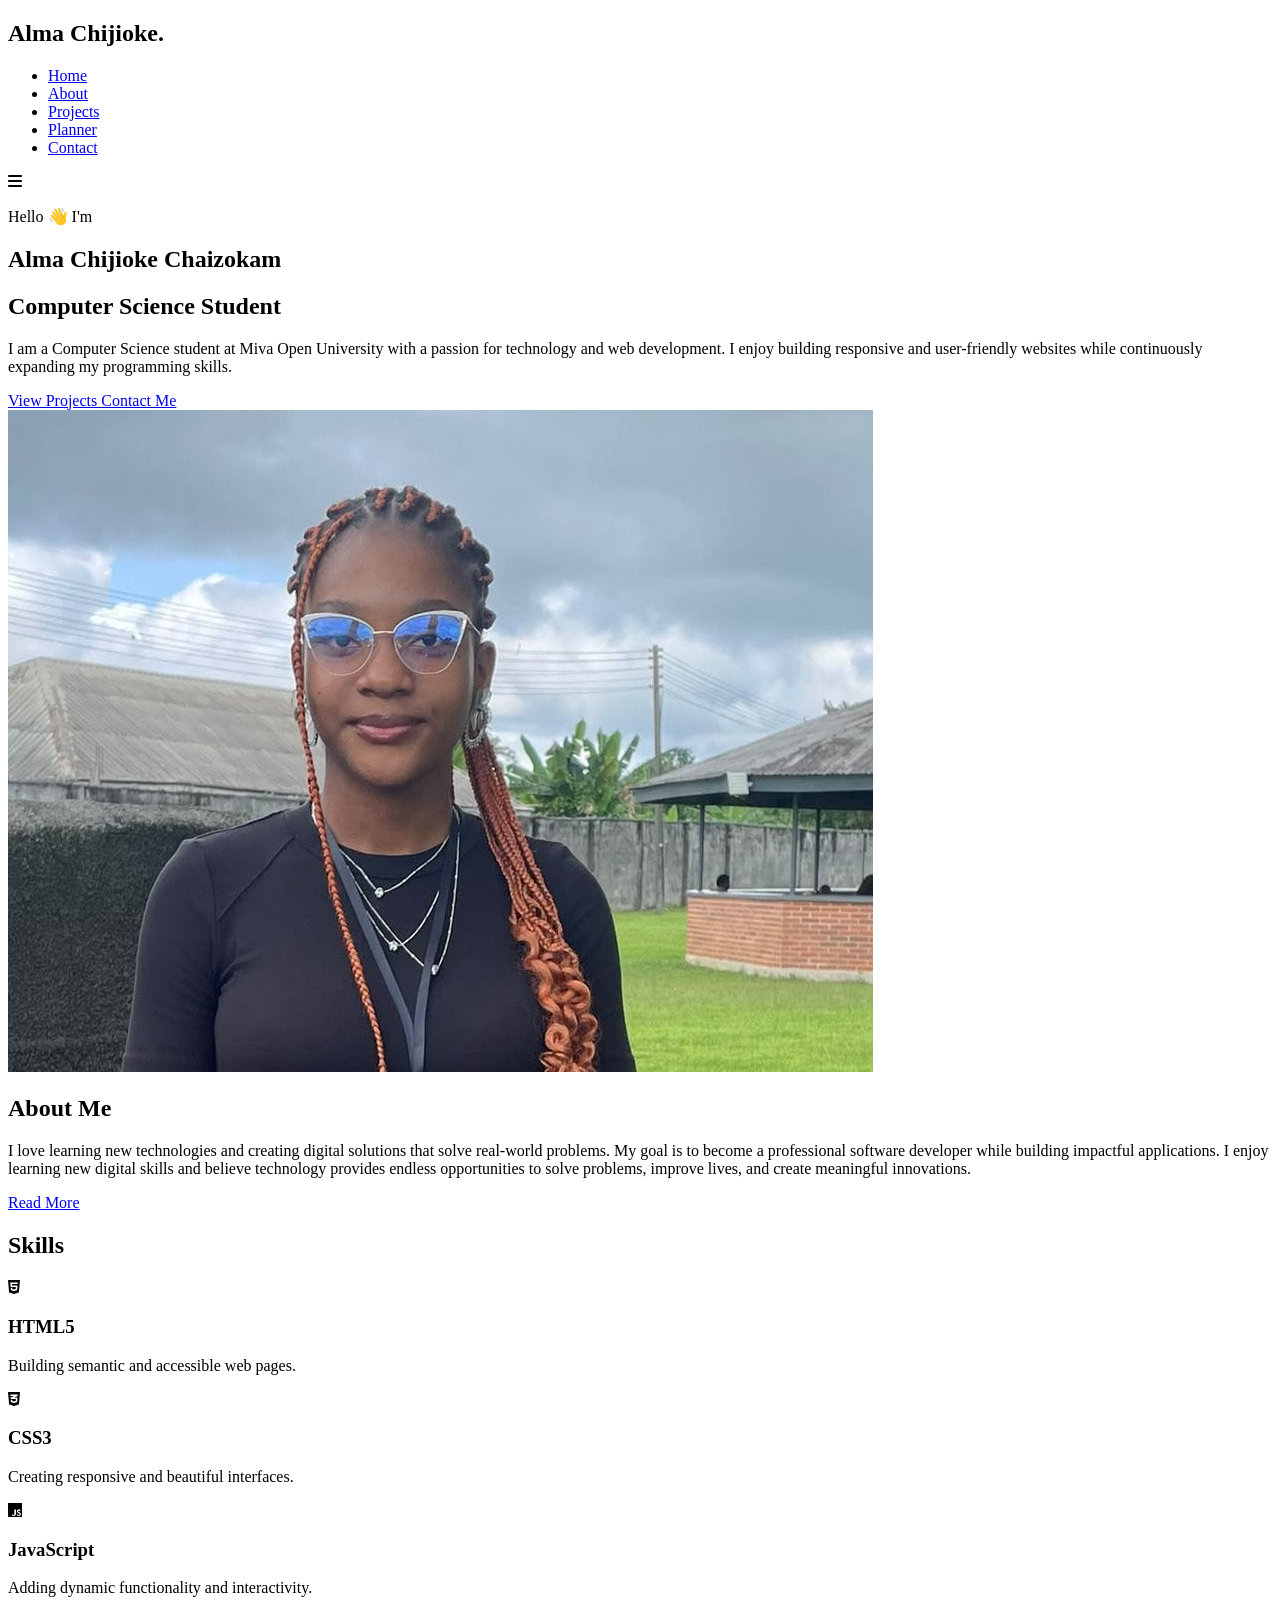
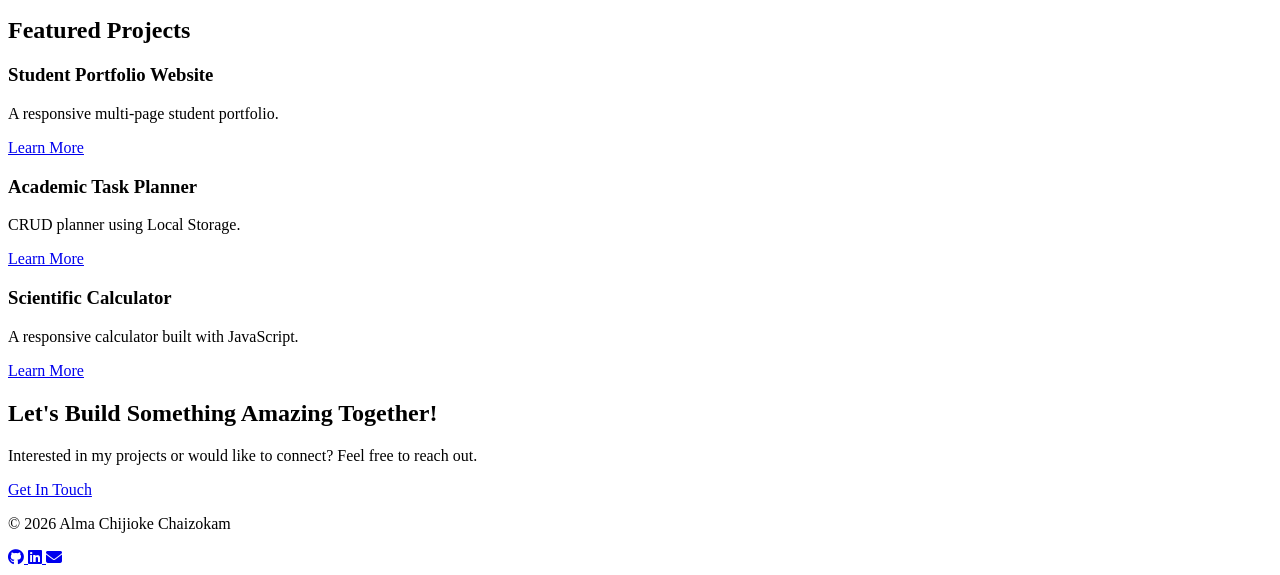
==== Alma Chijioke portfolio/index.html @ 5fd7b019 "Add files via upload" ====
<!DOCTYPE html>
<html lang="en">
<head>
    <!-- Basic Meta Tags -->
    <meta charset="UTF-8">
    <meta name="viewport" content="width=device-width, initial-scale=1.0">
    <meta name="description" content="Portfolio website of Alma Chijioke Chaizokam">

    <title>Alma Chijioke | Student Portfolio</title>

    <!-- Google Font -->
    <link rel="preconnect" href="https://fonts.googleapis.com">
    <link rel="preconnect" href="https://fonts.gstatic.com" crossorigin>

    <link href="https://fonts.googleapis.com/css2?family=Poppins:wght@300;400;500;600;700;800&display=swap" rel="stylesheet">

    <!-- Font Awesome -->
    <link rel="stylesheet"
    href="https://cdnjs.cloudflare.com/ajax/libs/font-awesome/6.7.2/css/all.min.css">

    <!-- CSS -->
    <link rel="stylesheet" href="../New folder (2)/pages/app.css">
</head>

<body>

<!-- ================= NAVIGATION ================= -->

<header>

<nav class="navbar">

<div class="logo">
<h2>Alma Chijioke<span>.</span></h2>
</div>

<ul class="nav-links">

<li><a href="#home">Home</a></li>

<li><a href="pages/../pages/about-me.html">About</a></li>

<li><a href="pages/../pages/projects-page.html">Projects</a></li>

<li><a href="pages/../pages/planner.html">Planner</a></li>

<li><a href="pages/../pages/contact.html">Contact</a></li>

</ul>

<div class="menu-btn">

<i class="fa-solid fa-bars"></i>

</div>

</nav>

</header>

<!-- ================= HERO ================= -->

<section class="hero" id="home">

<div class="hero-text">

<p class="welcome">Hello 👋 I'm</p>

<h1>Alma Chijioke Chaizokam</h1>

<h2>Computer Science Student</h2>

<p>

I am a Computer Science student at Miva Open University with a passion for technology and web development. I enjoy building responsive and user-friendly websites while continuously expanding my programming skills.

</p>

<div class="hero-buttons">

<a href="pages/projects-page.html" class="btn-primary">
View Projects
</a>

<a href="pages/contact.html" class="btn-secondary">
Contact Me
</a>

</div>

</div>

<div class="hero-image">

<img src="Avartar.jpeg" alt="Alma Chijioke">

</div>

</section>

<!-- ================= ABOUT ================= -->

<section class="about-preview">

<h2>About Me</h2>

<p>

I love learning new technologies and creating digital solutions that solve real-world problems. My goal is to become a professional software developer while building impactful applications.
I enjoy learning new digital skills and believe technology provides endless opportunities to solve problems, improve lives, and create meaningful innovations.

</p>

<a href="pages/about-me.html" class="btn-primary">

Read More

</a>

</section>

<!-- ================= SKILLS ================= -->

<section class="skills">

<h2>Skills</h2>

<div class="skills-grid">

<div class="skill-card">

<i class="fa-brands fa-html5"></i>

<h3>HTML5</h3>

<p>Building semantic and accessible web pages.</p>

</div>

<div class="skill-card">

<i class="fa-brands fa-css3-alt"></i>

<h3>CSS3</h3>

<p>Creating responsive and beautiful interfaces.</p>

</div>

<div class="skill-card">

<i class="fa-brands fa-js"></i>

<h3>JavaScript</h3>

<p>Adding dynamic functionality and interactivity.</p>

</div>

</div>

</section>

<!-- ================= FEATURED PROJECTS ================= -->

<section class="projects">

<h2>Featured Projects</h2>

<div class="project-grid">

<div class="project-card">

<h3>Student Portfolio Website</h3>

<p>A responsive multi-page student portfolio.</p>

<a href="pages/projects-page.html">

Learn More

</a>

</div>

<div class="project-card">

<h3>Academic Task Planner</h3>

<p>CRUD planner using Local Storage.</p>

<a href="pages/projects-page.html">

Learn More

</a>

</div>

<div class="project-card">

<h3>Scientific Calculator</h3>

<p>A responsive calculator built with JavaScript.</p>

<a href="pages/projects-page.html">

Learn More

</a>

</div>

</div>

</section>


<!-- ================= CALL TO ACTION ================= -->

<section class="cta">

<h2>Let's Build Something Amazing Together!</h2>

<p>

Interested in my projects or would like to connect? Feel free to reach out.

</p>

<a href="pages/contact.html" class="btn-primary">

Get In Touch

</a>

</section>

<!-- ================= FOOTER ================= -->

<footer>

<p>

© 2026 Alma Chijioke Chaizokam

</p>

<div class="socials">

<a href="https://github.com/almachijioke899-ctrl">

<i class="fa-brands fa-github"></i>

</a>

<a href="#">

<i class="fa-brands fa-linkedin"></i>

</a>

<a href="#">

<i class="fa-solid fa-envelope"></i>

</a>

</div>

</footer>

<script src="app.js"></script>

</body>
</html>
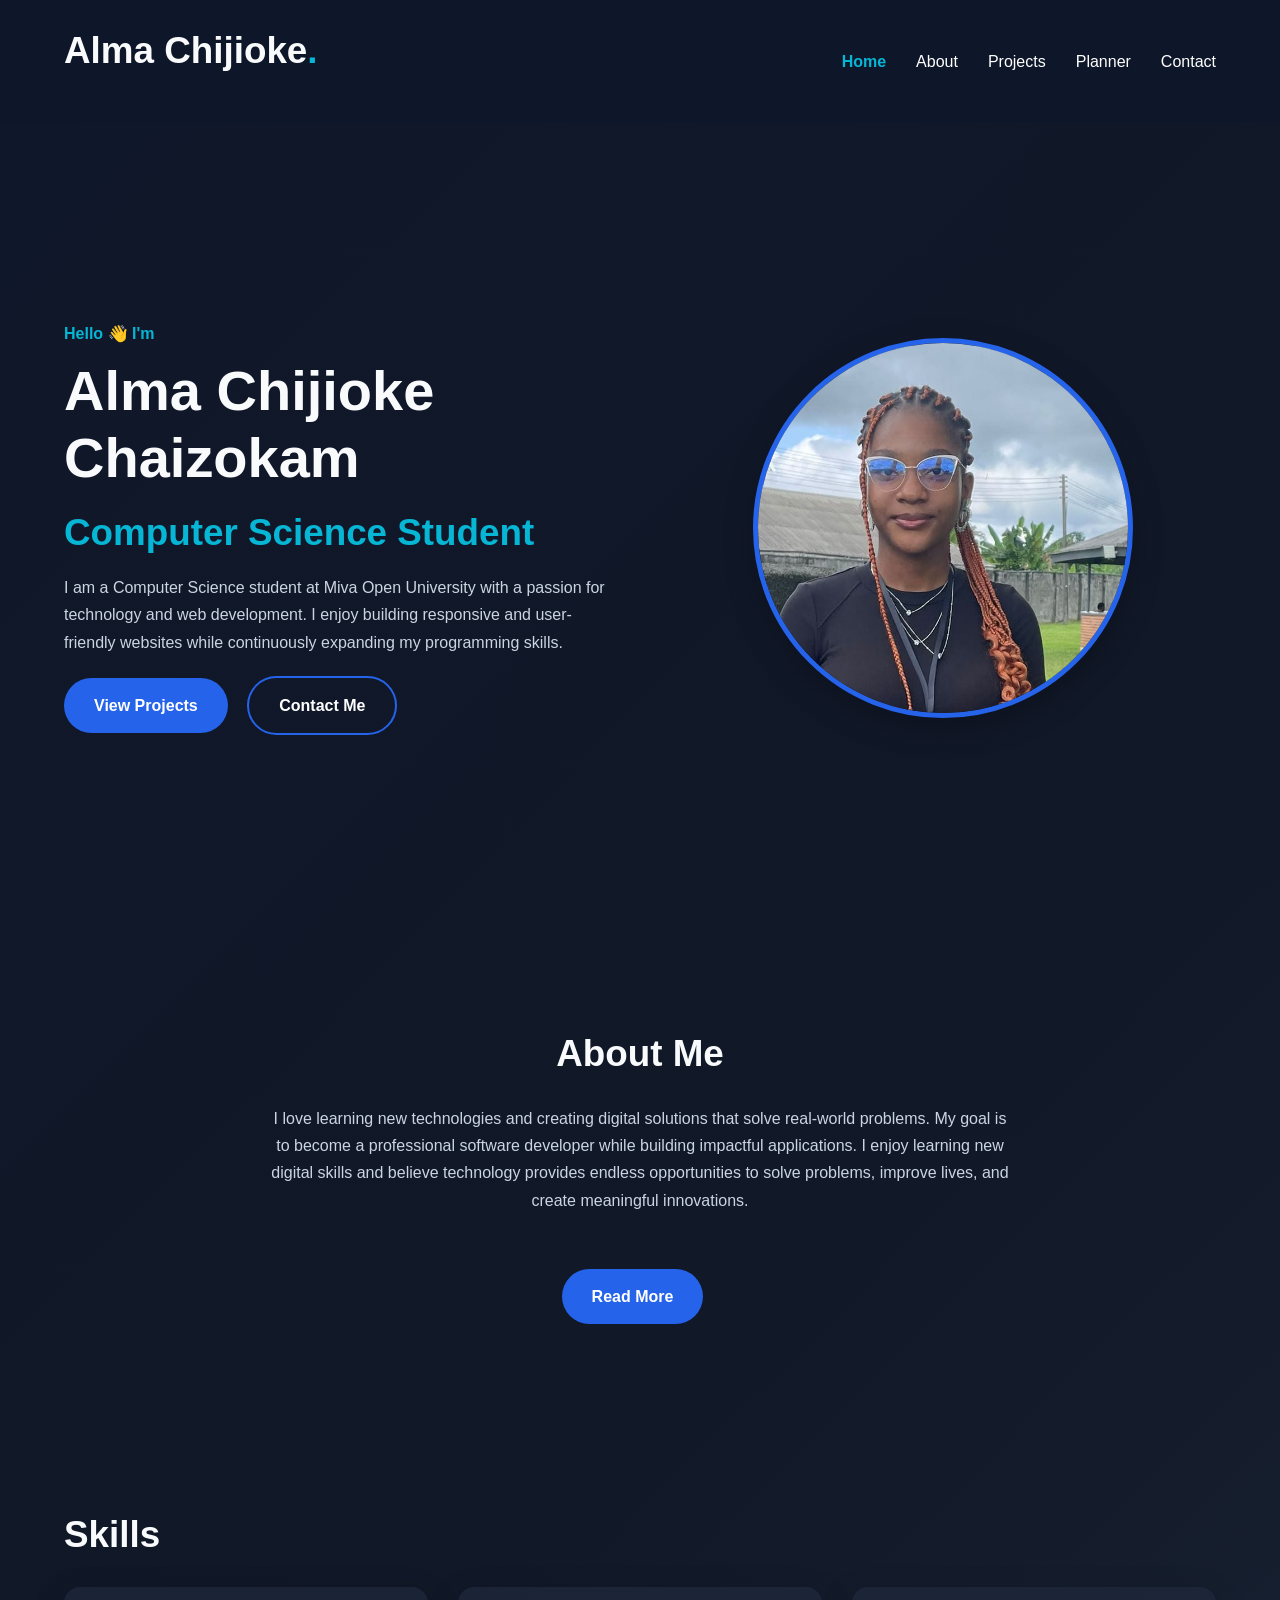
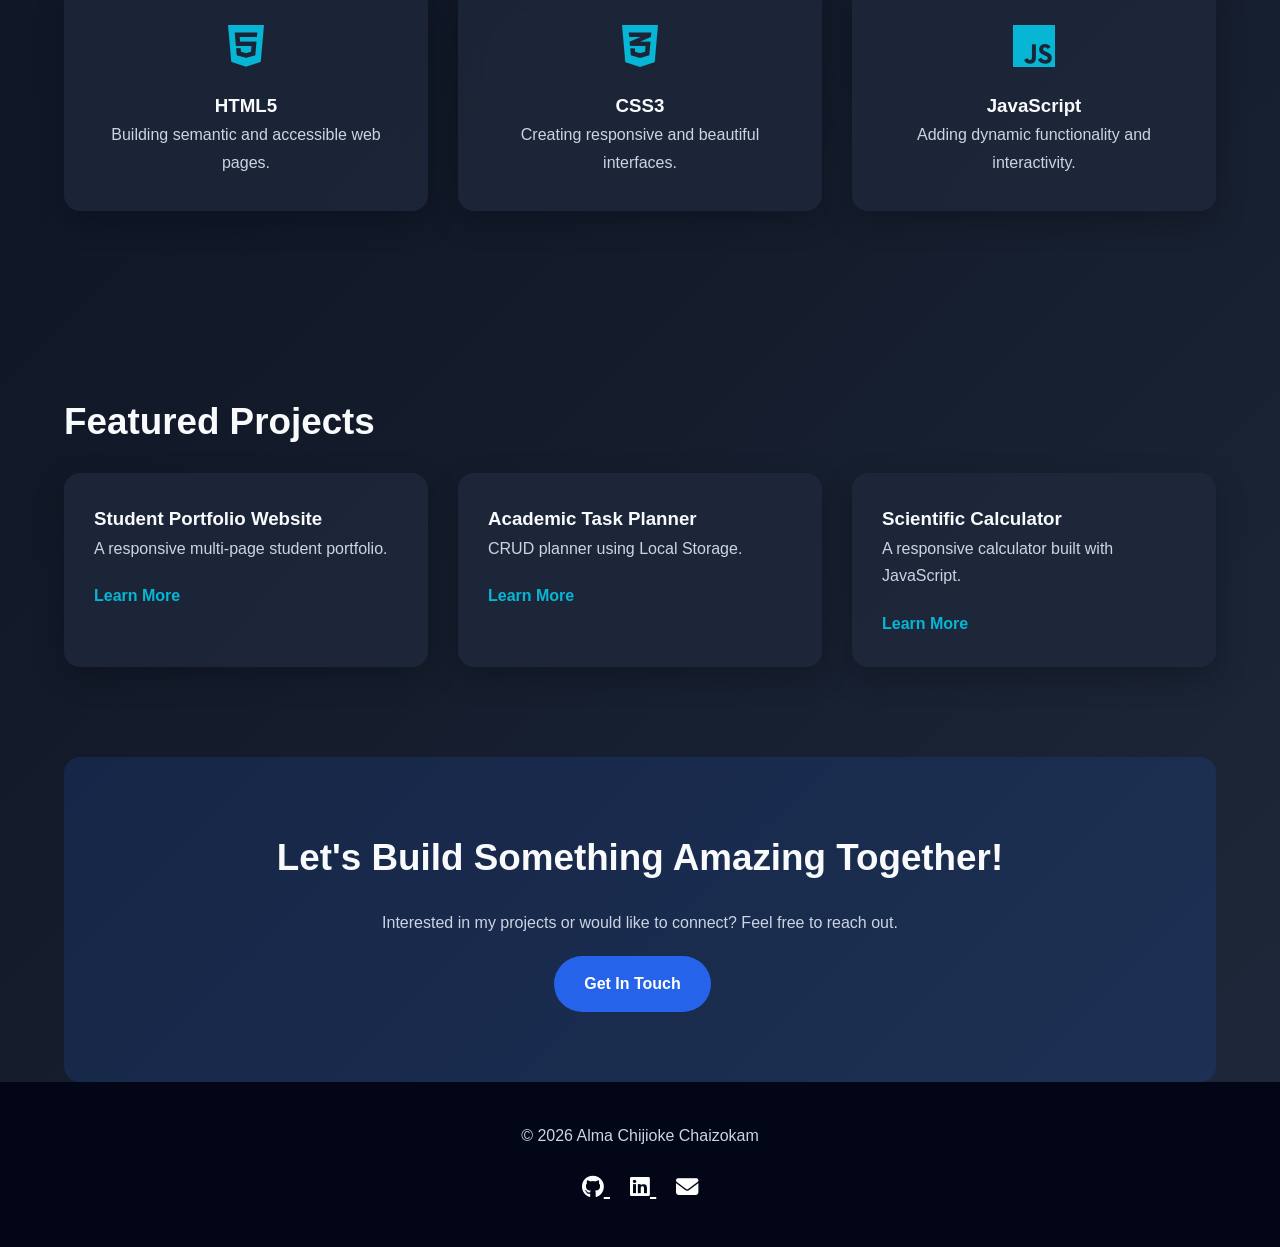
==== commit 8c67ff6a: "Fix HTML encoding issues in index.html" ====
--- a/Alma Chijioke portfolio/index.html
+++ b/Alma Chijioke portfolio/index.html
@@ -19,7 +19,7 @@
     href="https://cdnjs.cloudflare.com/ajax/libs/font-awesome/6.7.2/css/all.min.css">
 
     <!-- CSS -->
-    <link rel="stylesheet" href="../New folder (2)/pages/app.css">
+    <link rel="stylesheet" href="pages/app.css">
 </head>
 
 <body>
@@ -273,4 +273,4 @@
 <script src="app.js"></script>
 
 </body>
-</html>+</html>
--- a/Alma Chijioke portfolio/pages/app.css
+++ b/Alma Chijioke portfolio/pages/app.css
@@ -0,0 +1,629 @@
+/* ===============================
+   GOOGLE FONT & RESET
+================================= */
+
+* {
+    margin: 0;
+    padding: 0;
+    box-sizing: border-box;
+}
+
+:root {
+
+    --primary: #2563EB;
+    --secondary: #7C3AED;
+    --accent: #06B6D4;
+
+    --background: #0F172A;
+    --card: rgba(30, 41, 59, 0.8);
+
+    --white: #F8FAFC;
+    --gray: #CBD5E1;
+
+    --shadow: 0 10px 30px rgba(0,0,0,.25);
+
+    --radius: 16px;
+
+    --transition: .35s ease;
+}
+
+html{
+    scroll-behavior:smooth;
+}
+
+body{
+
+    font-family:'Poppins',sans-serif;
+
+    background:linear-gradient(
+        135deg,
+        #0F172A,
+        #111827,
+        #1E293B
+    );
+
+    color:var(--white);
+
+    line-height:1.7;
+
+}
+
+/* ===============================
+   GENERAL
+================================= */
+
+section{
+
+    width:90%;
+    max-width:1200px;
+
+    margin:auto;
+
+    padding:90px 0;
+
+}
+
+h1{
+
+    font-size:3.5rem;
+
+    line-height:1.2;
+
+}
+
+h2{
+
+    font-size:2.3rem;
+
+    margin-bottom:20px;
+
+}
+
+p{
+
+    color:var(--gray);
+
+}
+
+img{
+
+    width:100%;
+
+    display:block;
+
+}
+
+/* ===============================
+   BUTTONS
+================================= */
+
+.btn-primary,
+.btn-secondary{
+
+display:inline-block;
+
+padding:14px 30px;
+
+border-radius:50px;
+
+text-decoration:none;
+
+font-weight:600;
+
+transition:var(--transition);
+
+margin-right:15px;
+
+margin-top:20px;
+
+}
+
+.btn-primary{
+
+background:var(--primary);
+
+color:white;
+
+}
+
+.btn-primary:hover{
+
+background:#1d4ed8;
+
+transform:translateY(-3px);
+
+}
+
+.btn-secondary{
+
+border:2px solid var(--primary);
+
+color:white;
+
+}
+
+.btn-secondary:hover{
+
+background:var(--primary);
+
+}
+
+/* ===============================
+   NAVIGATION
+================================= */
+
+header{
+
+position:sticky;
+
+top:0;
+
+z-index:1000;
+
+background:rgba(15,23,42,.9);
+
+backdrop-filter:blur(15px);
+
+}
+
+.navbar{
+
+width:90%;
+
+max-width:1200px;
+
+margin:auto;
+
+display:flex;
+
+justify-content:space-between;
+
+align-items:center;
+
+padding:20px 0;
+
+}
+
+.logo span{
+
+color:var(--accent);
+
+}
+
+.nav-links{
+
+display:flex;
+
+list-style:none;
+
+gap:30px;
+
+}
+
+.nav-links a{
+
+text-decoration:none;
+
+color:white;
+
+transition:.3s;
+
+}
+
+.nav-links a:hover{
+
+color:var(--accent);
+
+}
+
+.menu-btn{
+
+display:none;
+
+font-size:1.5rem;
+
+cursor:pointer;
+
+}
+
+/* ===============================
+   HERO
+================================= */
+
+.hero{
+
+display:grid;
+
+grid-template-columns:1fr 1fr;
+
+align-items:center;
+
+gap:60px;
+
+min-height:90vh;
+
+}
+
+.welcome{
+
+color:var(--accent);
+
+font-weight:600;
+
+margin-bottom:10px;
+
+}
+
+.hero h2{
+
+color:var(--accent);
+
+margin:10px 0;
+
+}
+
+.hero-image{
+
+display:flex;
+
+justify-content:center;
+
+}
+
+.hero-image img{
+
+width:380px;
+
+height:380px;
+
+object-fit:cover;
+
+border-radius:50%;
+
+border:5px solid var(--primary);
+
+box-shadow:var(--shadow);
+
+}
+
+/* ===============================
+   ABOUT PREVIEW
+================================= */
+
+.about-preview{
+
+text-align:center;
+
+}
+
+.about-preview p{
+
+max-width:750px;
+
+margin:auto;
+
+margin-bottom:35px;
+
+}
+
+/* ===============================
+   SKILLS
+================================= */
+
+.skills-grid{
+
+display:grid;
+
+grid-template-columns:repeat(auto-fit,minmax(250px,1fr));
+
+gap:30px;
+
+}
+
+.skill-card{
+
+background:var(--card);
+
+padding:35px;
+
+border-radius:var(--radius);
+
+text-align:center;
+
+backdrop-filter:blur(12px);
+
+box-shadow:var(--shadow);
+
+transition:var(--transition);
+
+}
+
+.skill-card:hover{
+
+transform:translateY(-10px);
+
+}
+
+.skill-card i{
+
+font-size:3rem;
+
+margin-bottom:20px;
+
+color:var(--accent);
+
+}
+
+/* ===============================
+   PROJECTS
+================================= */
+
+.project-grid{
+
+display:grid;
+
+grid-template-columns:repeat(auto-fit,minmax(300px,1fr));
+
+gap:30px;
+
+}
+
+.project-card{
+
+background:var(--card);
+
+padding:30px;
+
+border-radius:var(--radius);
+
+box-shadow:var(--shadow);
+
+transition:var(--transition);
+
+}
+
+.project-card:hover{
+
+transform:translateY(-10px);
+
+}
+
+.project-card a{
+
+display:inline-block;
+
+margin-top:20px;
+
+color:var(--accent);
+
+text-decoration:none;
+
+font-weight:600;
+
+}
+
+/* ===============================
+   VIDEO
+================================= */
+
+.video{
+
+text-align:center;
+
+}
+
+.video-container{
+
+position:relative;
+
+padding-bottom:56.25%;
+
+height:0;
+
+overflow:hidden;
+
+border-radius:var(--radius);
+
+box-shadow:var(--shadow);
+
+}
+
+.video-container iframe{
+
+position:absolute;
+
+top:0;
+
+left:0;
+
+width:100%;
+
+height:100%;
+
+border:none;
+
+}
+
+/* ===============================
+   CTA
+================================= */
+
+.cta{
+
+text-align:center;
+
+background:rgba(37,99,235,.15);
+
+border-radius:var(--radius);
+
+padding:70px 40px;
+
+}
+
+/* ===============================
+   FOOTER
+================================= */
+
+footer{
+
+text-align:center;
+
+padding:40px 20px;
+
+background:#020617;
+
+}
+
+.socials{
+
+margin-top:20px;
+
+}
+
+.socials a{
+
+font-size:1.4rem;
+
+margin:0 10px;
+
+color:white;
+
+transition:.3s;
+
+}
+
+.socials a:hover{
+
+color:var(--accent);
+
+}
+
+/* ===============================
+   RESPONSIVE
+================================= */
+
+@media(max-width:900px){
+
+.hero{
+
+grid-template-columns:1fr;
+
+text-align:center;
+
+}
+
+.hero-image{
+
+order:-1;
+
+}
+
+.hero-image img{
+
+width:280px;
+
+height:280px;
+
+}
+
+.nav-links{
+
+display:none;
+
+}
+
+.menu-btn{
+
+display:block;
+
+}
+
+h1{
+
+font-size:2.7rem;
+
+}
+
+h2{
+
+font-size:2rem;
+
+}
+
+}
+
+/* ===============================
+   MOBILE MENU
+================================= */
+
+.show-menu{
+
+display:flex !important;
+
+flex-direction:column;
+
+position:absolute;
+
+top:80px;
+
+right:5%;
+
+width:220px;
+
+background:#1E293B;
+
+padding:20px;
+
+border-radius:15px;
+
+box-shadow:0 15px 30px rgba(0,0,0,.3);
+
+animation:slideDown .4s ease;
+
+}
+
+.active{
+
+color:var(--accent) !important;
+
+font-weight:600;
+
+}
+
+.hidden{
+
+opacity:0;
+
+transform:translateY(50px);
+
+transition:1s;
+
+}
+
+.show{
+
+opacity:1;
+
+transform:translateY(0);
+
+}
+
+@keyframes slideDown{
+
+from{
+
+opacity:0;
+
+transform:translateY(-20px);
+
+}
+
+to{
+
+opacity:1;
+
+transform:translateY(0);
+
+}
+
+}
